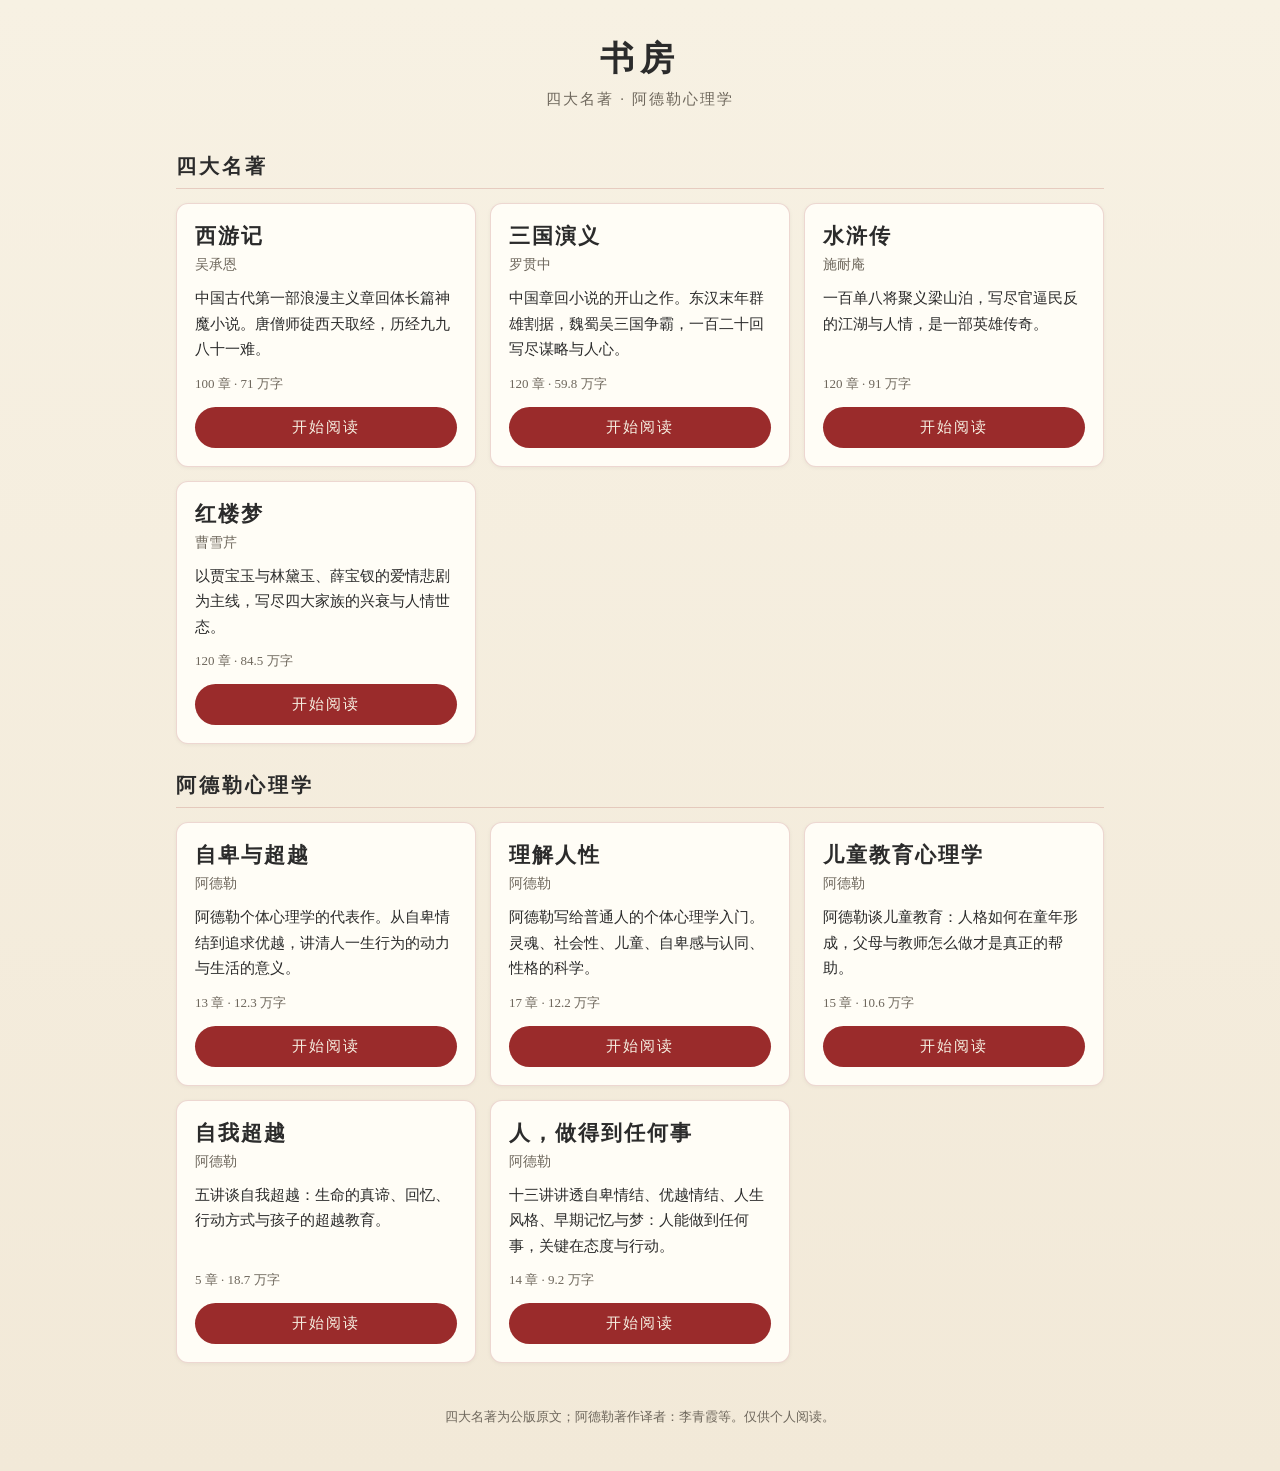
==== index.html @ 8c51cf48 "Add files via upload" ====
<!DOCTYPE html>
<html lang="zh-CN">
<head>
<meta charset="UTF-8">
<meta name="viewport" content="width=device-width, initial-scale=1.0, viewport-fit=cover">
<title>书房 · 名著与心理学</title>
<link rel="stylesheet" href="style.css">
</head>
<body>
<header class="site-header">
  <h1>书房</h1>
  <p class="subtitle">四大名著 · 阿德勒心理学</p>
</header>

<main id="shelf">
  <p class="loading">正在打开书架…</p>
</main>

<footer class="site-footer">
  <p>四大名著为公版原文；阿德勒著作译者：李青霞等。仅供个人阅读。</p>
</footer>

<script>
const SECTION_NAMES = { classics: "四大名著", adler: "阿德勒心理学" };

function fmtChars(n) {
  if (n >= 10000) return (n / 10000).toFixed(1).replace(/\.0$/, "") + " 万字";
  return n + " 字";
}

function progressOf(id) {
  try {
    const p = JSON.parse(localStorage.getItem("read-progress-" + id) || "null");
    return p && p.ch ? p : null;
  } catch (e) { return null; }
}

async function load() {
  const res = await fetch("catalog.json");
  const books = await res.json();
  const shelf = document.getElementById("shelf");
  shelf.innerHTML = "";
  for (const section of ["classics", "adler"]) {
    const list = books.filter(b => b.section === section);
    if (!list.length) continue;
    const h = document.createElement("h2");
    h.className = "section-title";
    h.textContent = SECTION_NAMES[section];
    shelf.appendChild(h);
    const grid = document.createElement("div");
    grid.className = "book-grid";
    for (const b of list) {
      const p = progressOf(b.id);
      const card = document.createElement("article");
      card.className = "book-card";
      card.innerHTML =
        '<h3 class="book-title">' + b.title + '</h3>' +
        '<p class="book-author">' + b.author + '</p>' +
        '<p class="book-intro">' + b.intro + '</p>' +
        '<p class="book-meta">' + b.chapters + ' 章 · ' + fmtChars(b.chars) + '</p>' +
        (p ? '<p class="book-continue">上次读到第 ' + p.ch + ' 章</p>' : '') +
        '<a class="book-btn" href="reader.html?book=' + b.id + (p ? '&ch=' + p.ch : '') + '">' +
        (p ? "继续阅读" : "开始阅读") + '</a>';
      grid.appendChild(card);
    }
    shelf.appendChild(grid);
  }
}

load().catch(() => {
  document.getElementById("shelf").innerHTML =
    '<p class="loading">书架打不开，请检查网络后刷新。</p>';
});
</script>
</body>
</html>
---- style.css ----
/* 书房 — 手机优先的阅读站样式 */
:root {
  --bg: #f7f1e3;
  --bg-2: #f2e9d8;
  --ink: #2b2b2b;
  --muted: #6e675c;
  --accent: #9a2b2b;
  --accent-soft: rgba(154, 43, 43, 0.08);
  --card: #fffdf6;
  --border: rgba(154, 43, 43, 0.18);
  --reader-size: 19px;
}

* { box-sizing: border-box; }

html {
  background: var(--bg);
  scroll-behavior: smooth;
}

body {
  margin: 0;
  font-family: "Noto Serif SC", "Songti SC", "STSong", "SimSun", Georgia, serif;
  background: linear-gradient(180deg, var(--bg) 0%, var(--bg-2) 100%);
  color: var(--ink);
  min-height: 100vh;
  -webkit-text-size-adjust: 100%;
}

body.night {
  --bg: #1c1a17;
  --bg-2: #171512;
  --ink: #d8d2c4;
  --muted: #9a917f;
  --accent: #d98a7a;
  --accent-soft: rgba(217, 138, 122, 0.12);
  --card: #26221d;
  --border: rgba(217, 138, 122, 0.25);
}

/* ---------- 书架 ---------- */
.site-header {
  text-align: center;
  padding: 36px 16px 8px;
}
.site-header h1 {
  margin: 0;
  font-size: 34px;
  letter-spacing: 6px;
}
.subtitle {
  margin: 8px 0 0;
  color: var(--muted);
  font-size: 15px;
  letter-spacing: 2px;
}

#shelf { max-width: 960px; margin: 0 auto; padding: 8px 16px 32px; }
.loading { text-align: center; color: var(--muted); padding: 40px 0; }

.section-title {
  font-size: 20px;
  letter-spacing: 3px;
  margin: 28px 0 14px;
  padding-bottom: 8px;
  border-bottom: 1px solid var(--border);
}

.book-grid {
  display: grid;
  grid-template-columns: repeat(auto-fill, minmax(240px, 1fr));
  gap: 14px;
}

.book-card {
  background: var(--card);
  border: 1px solid var(--border);
  border-radius: 12px;
  padding: 18px;
  display: flex;
  flex-direction: column;
  box-shadow: 0 1px 4px rgba(0, 0, 0, 0.05);
}
.book-title { margin: 0; font-size: 21px; letter-spacing: 2px; }
.book-author { margin: 6px 0 0; color: var(--muted); font-size: 14px; }
.book-intro {
  margin: 12px 0 0;
  font-size: 15px;
  line-height: 1.7;
  flex: 1;
}
.book-meta { margin: 12px 0 0; color: var(--muted); font-size: 13px; }
.book-continue { margin: 6px 0 0; color: var(--accent); font-size: 13px; }
.book-btn {
  display: block;
  text-align: center;
  margin-top: 14px;
  padding: 11px 0;
  background: var(--accent);
  color: #f7f1e3;
  text-decoration: none;
  border-radius: 999px;
  font-size: 15px;
  letter-spacing: 2px;
}
body.night .book-btn { color: #1c1a17; }

.site-footer {
  max-width: 960px;
  margin: 0 auto;
  padding: 0 16px 32px;
  color: var(--muted);
  font-size: 13px;
  text-align: center;
}

/* ---------- 阅读器 ---------- */
.progress-bar {
  position: fixed;
  top: 0; left: 0;
  height: 3px;
  width: 0;
  background: var(--accent);
  z-index: 30;
}

.reader-header {
  position: sticky;
  top: 0;
  z-index: 20;
  display: flex;
  align-items: center;
  gap: 8px;
  padding: 10px 14px;
  background: var(--bg);
  border-bottom: 1px solid var(--border);
}
.back-link {
  color: var(--muted);
  text-decoration: none;
  font-size: 15px;
  white-space: nowrap;
}
.reader-book {
  flex: 1;
  text-align: center;
  font-size: 16px;
  letter-spacing: 2px;
  overflow: hidden;
  text-overflow: ellipsis;
  white-space: nowrap;
}
.icon-btn {
  border: 1px solid var(--border);
  background: transparent;
  color: var(--ink);
  border-radius: 999px;
  padding: 7px 14px;
  font-size: 14px;
  font-family: inherit;
  cursor: pointer;
  white-space: nowrap;
}

.reader-main {
  max-width: 720px;
  margin: 0 auto;
  padding: 24px 18px 120px;
}
.chapter-title {
  font-size: 24px;
  letter-spacing: 2px;
  line-height: 1.5;
  text-align: center;
  margin: 8px 0 24px;
}
.chapter-body p {
  font-size: var(--reader-size);
  line-height: 1.9;
  letter-spacing: 0.5px;
  text-align: justify;
  text-justify: inter-ideograph;
  margin: 0 0 1em;
}

.chapter-nav {
  display: flex;
  gap: 12px;
  margin-top: 40px;
}
.chapter-nav button {
  flex: 1;
  padding: 13px 0;
  font-size: 16px;
  font-family: inherit;
  letter-spacing: 2px;
  color: var(--accent);
  background: var(--accent-soft);
  border: none;
  border-radius: 999px;
  cursor: pointer;
}
.chapter-nav button:disabled { opacity: 0.35; cursor: default; }

.toolbar {
  position: fixed;
  left: 50%;
  transform: translateX(-50%);
  bottom: calc(14px + env(safe-area-inset-bottom));
  z-index: 20;
  display: flex;
  align-items: center;
  gap: 6px;
  padding: 6px 10px;
  background: var(--card);
  border: 1px solid var(--border);
  border-radius: 999px;
  box-shadow: 0 2px 12px rgba(0, 0, 0, 0.15);
}
.toolbar button {
  border: none;
  background: transparent;
  color: var(--ink);
  font-size: 15px;
  font-family: inherit;
  padding: 8px 10px;
  border-radius: 999px;
  cursor: pointer;
}
.toolbar button:active { background: var(--accent-soft); }
.toolbar-pos {
  font-size: 13px;
  color: var(--muted);
  padding: 0 6px;
  white-space: nowrap;
}

/* ---------- 目录抽屉 ---------- */
.drawer {
  position: fixed;
  inset: 0;
  z-index: 40;
  background: rgba(0, 0, 0, 0.4);
}
.drawer-panel {
  position: absolute;
  top: 0; right: 0;
  width: min(86vw, 360px);
  height: 100%;
  background: var(--bg);
  display: flex;
  flex-direction: column;
  box-shadow: -2px 0 16px rgba(0, 0, 0, 0.2);
}
.drawer-head {
  display: flex;
  align-items: center;
  justify-content: space-between;
  padding: 16px;
  border-bottom: 1px solid var(--border);
  font-size: 16px;
  letter-spacing: 1px;
}
.toc-list {
  margin: 0;
  padding: 8px 0 32px;
  overflow-y: auto;
  list-style: none;
  counter-reset: toc;
}
.toc-list li {
  padding: 12px 18px;
  font-size: 15px;
  line-height: 1.5;
  cursor: pointer;
  border-bottom: 1px solid rgba(0, 0, 0, 0.04);
}
.toc-list li:active { background: var(--accent-soft); }
.toc-list li.current { color: var(--accent); font-weight: 700; }

@media (max-width: 600px) {
  .site-header h1 { font-size: 28px; }
  .chapter-title { font-size: 21px; }
  .reader-main { padding: 20px 14px 120px; }
  .chapter-body p { line-height: 1.85; }
}
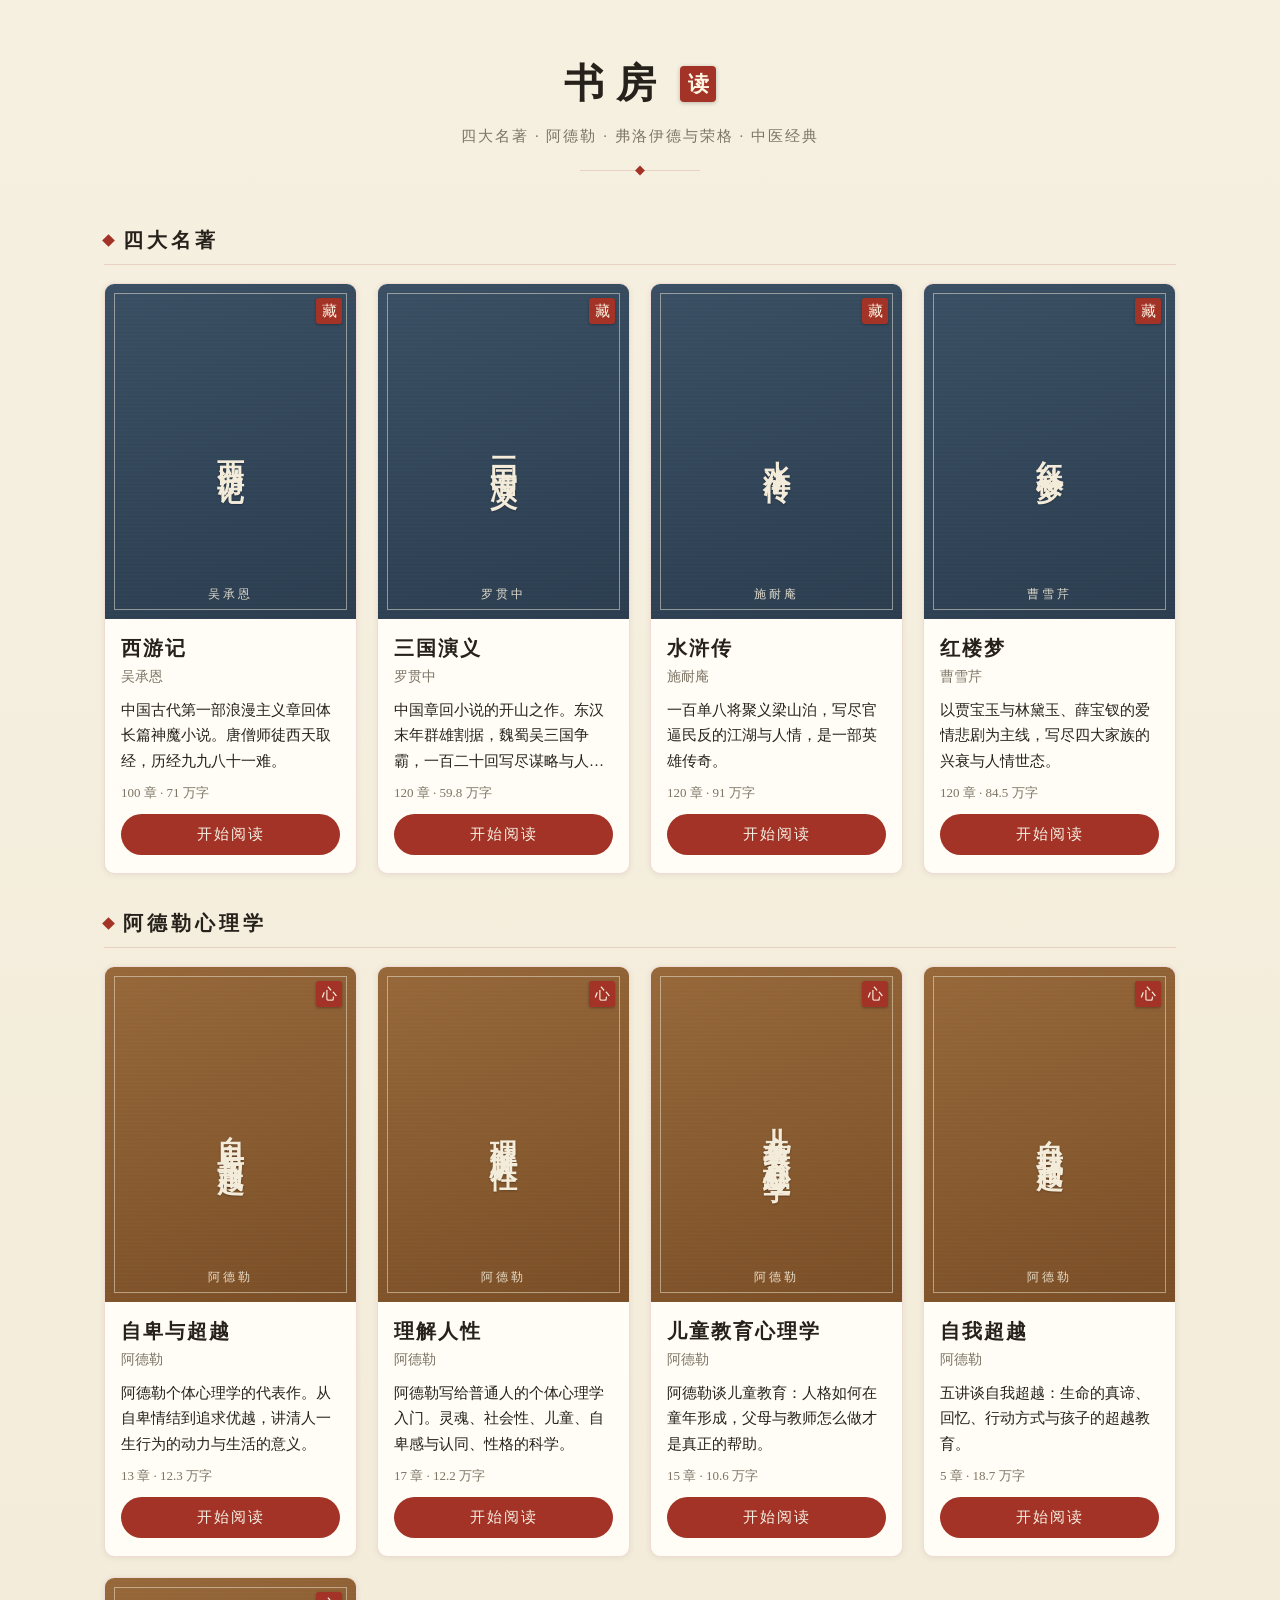
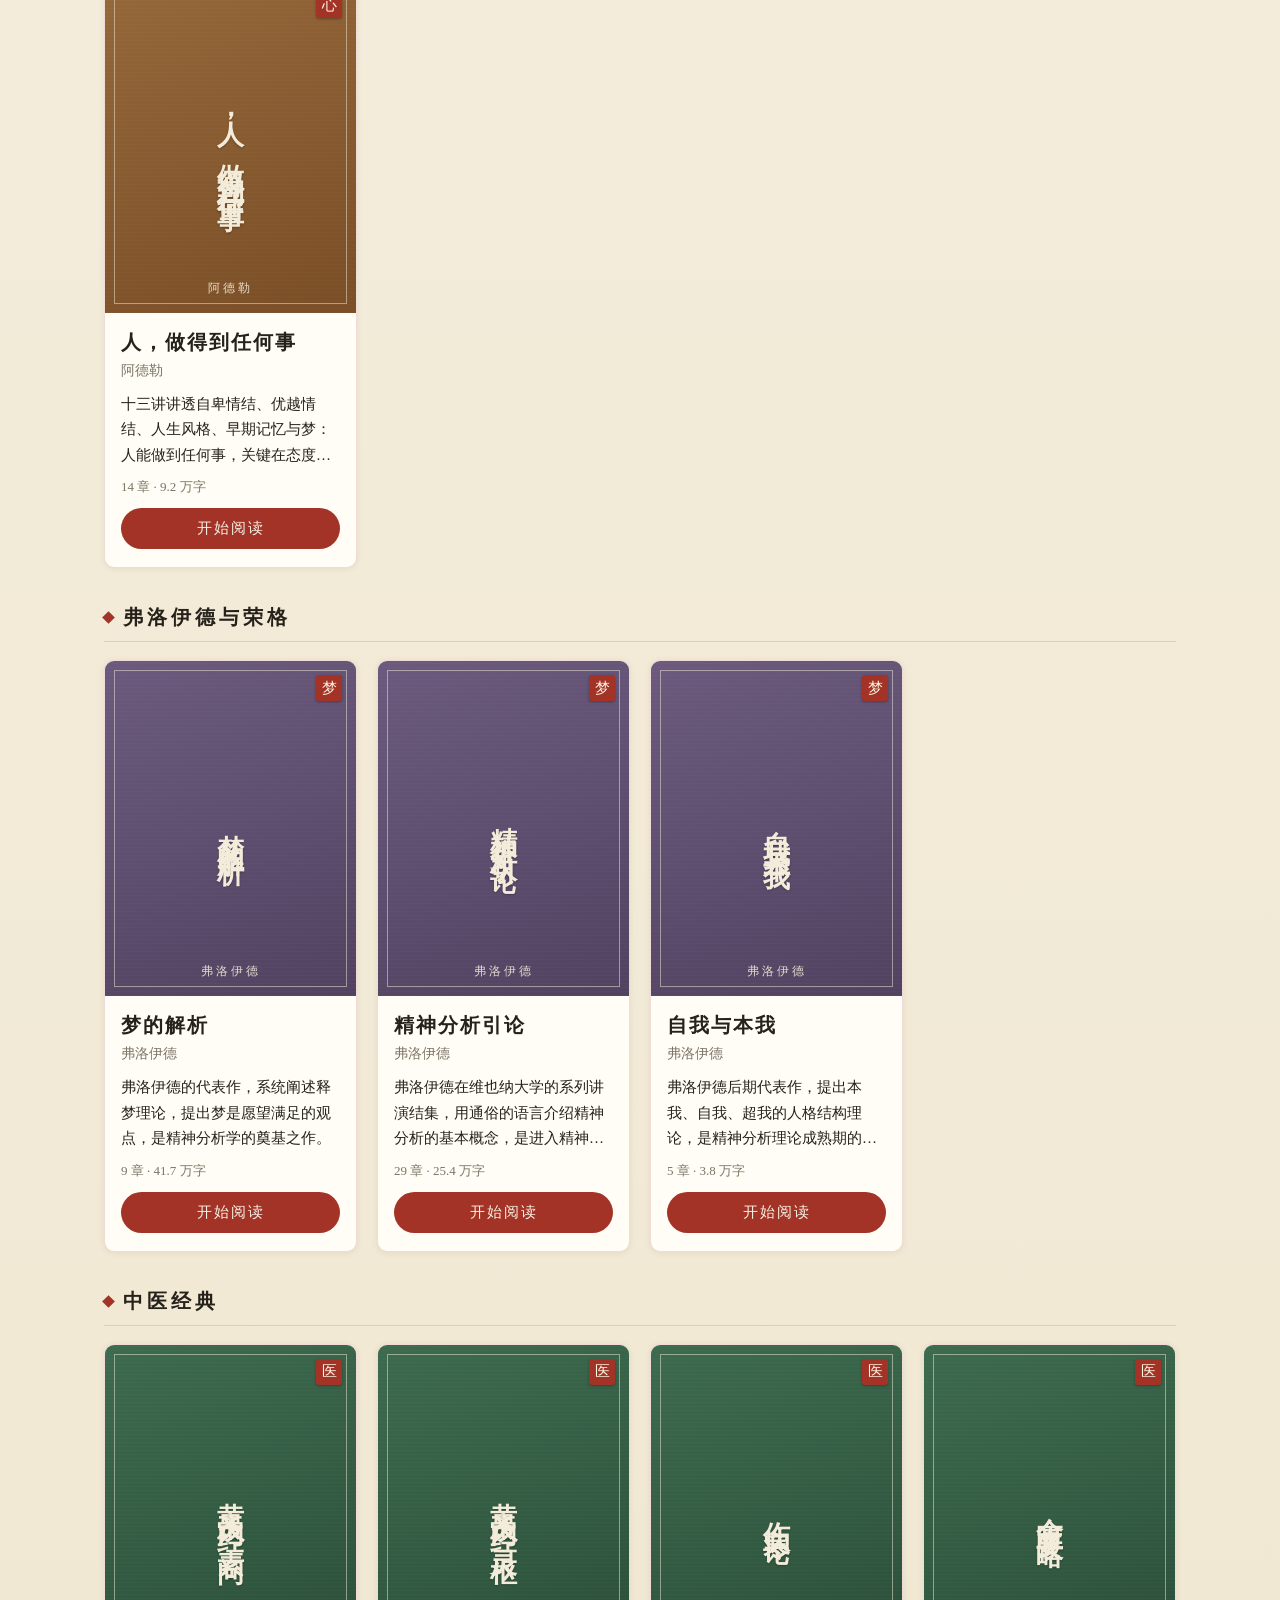
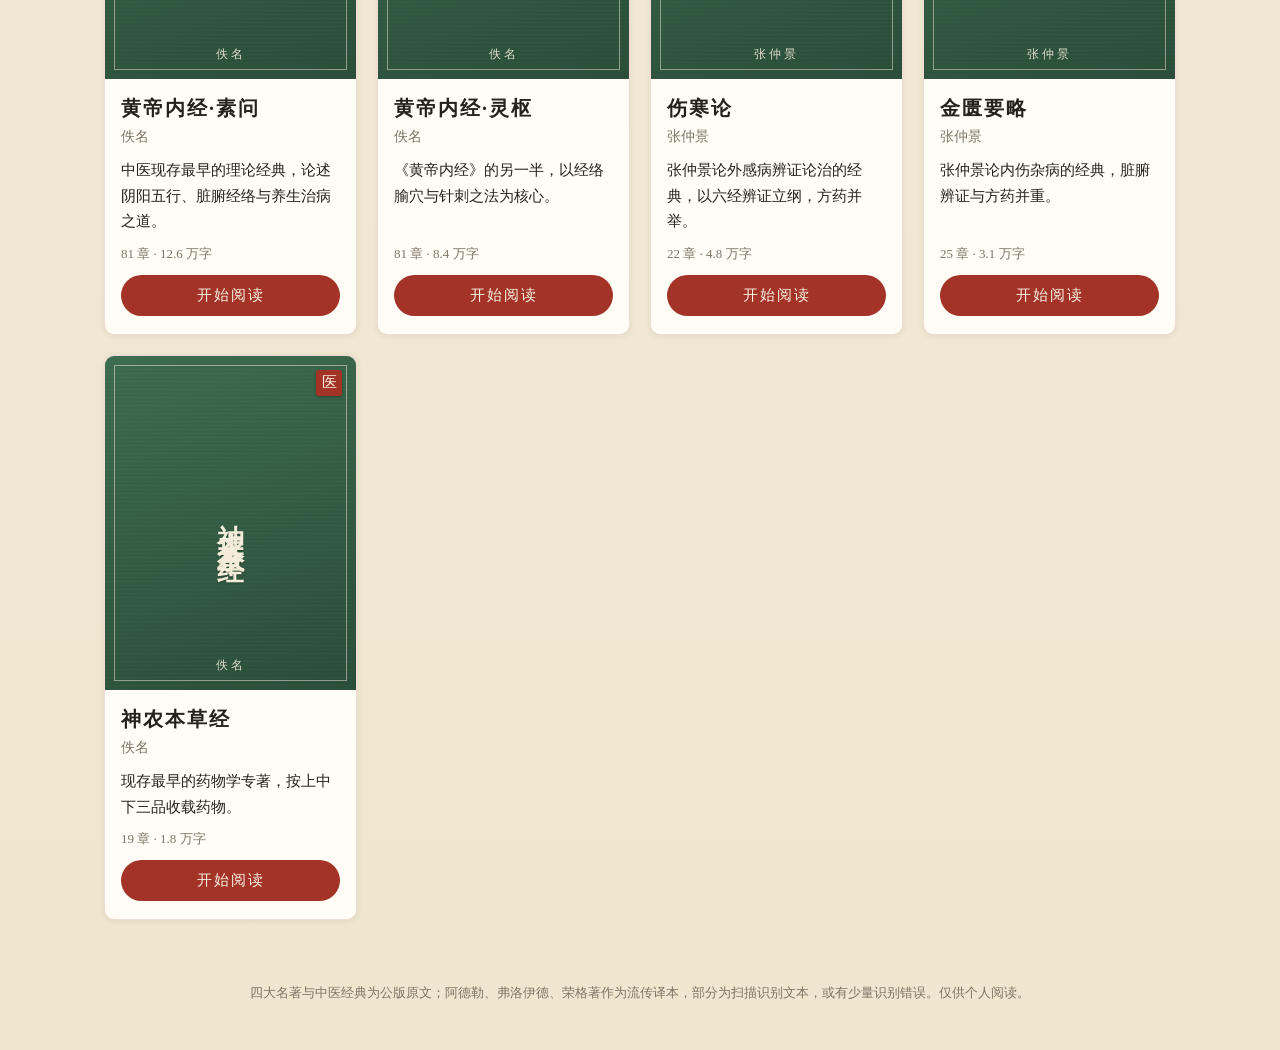
==== commit d6bba1d3: "Add files via upload" ====
--- a/index.html
+++ b/index.html
@@ -8,8 +8,9 @@
 </head>
 <body>
 <header class="site-header">
-  <h1>书房</h1>
-  <p class="subtitle">四大名著 · 阿德勒心理学</p>
+  <h1>书房<span class="seal">读</span></h1>
+  <p class="subtitle">四大名著 · 阿德勒 · 弗洛伊德与荣格 · 中医经典</p>
+  <div class="header-rule" aria-hidden="true"></div>
 </header>
 
 <main id="shelf">
@@ -17,11 +18,18 @@
 </main>
 
 <footer class="site-footer">
-  <p>四大名著为公版原文；阿德勒著作译者：李青霞等。仅供个人阅读。</p>
+  <p>四大名著与中医经典为公版原文；阿德勒、弗洛伊德、荣格著作为流传译本，部分为扫描识别文本，或有少量识别错误。仅供个人阅读。</p>
 </footer>
 
 <script>
-const SECTION_NAMES = { classics: "四大名著", adler: "阿德勒心理学" };
+const SECTION_NAMES = {
+  classics: "四大名著",
+  adler: "阿德勒心理学",
+  "freud-jung": "弗洛伊德与荣格",
+  tcm: "中医经典"
+};
+const SECTION_ORDER = ["classics", "adler", "freud-jung", "tcm"];
+const SEAL = { classics: "藏", adler: "心", "freud-jung": "梦", tcm: "医" };
 
 function fmtChars(n) {
   if (n >= 10000) return (n / 10000).toFixed(1).replace(/\.0$/, "") + " 万字";
@@ -40,7 +48,7 @@
   const books = await res.json();
   const shelf = document.getElementById("shelf");
   shelf.innerHTML = "";
-  for (const section of ["classics", "adler"]) {
+  for (const section of SECTION_ORDER) {
     const list = books.filter(b => b.section === section);
     if (!list.length) continue;
     const h = document.createElement("h2");
@@ -52,15 +60,22 @@
     for (const b of list) {
       const p = progressOf(b.id);
       const card = document.createElement("article");
-      card.className = "book-card";
+      card.className = "book-card sec-" + b.section;
       card.innerHTML =
-        '<h3 class="book-title">' + b.title + '</h3>' +
-        '<p class="book-author">' + b.author + '</p>' +
-        '<p class="book-intro">' + b.intro + '</p>' +
-        '<p class="book-meta">' + b.chapters + ' 章 · ' + fmtChars(b.chars) + '</p>' +
-        (p ? '<p class="book-continue">上次读到第 ' + p.ch + ' 章</p>' : '') +
-        '<a class="book-btn" href="reader.html?book=' + b.id + (p ? '&ch=' + p.ch : '') + '">' +
-        (p ? "继续阅读" : "开始阅读") + '</a>';
+        '<div class="book-cover">' +
+          '<span class="cover-seal">' + (SEAL[b.section] || "藏") + '</span>' +
+          '<span class="cover-title">' + b.title + '</span>' +
+          '<span class="cover-author">' + b.author + '</span>' +
+        '</div>' +
+        '<div class="book-card-body">' +
+          '<h3 class="book-title">' + b.title + '</h3>' +
+          '<p class="book-author">' + b.author + '</p>' +
+          '<p class="book-intro">' + b.intro + '</p>' +
+          '<p class="book-meta">' + b.chapters + ' 章 · ' + fmtChars(b.chars) + '</p>' +
+          (p ? '<p class="book-continue">上次读到第 ' + p.ch + ' 章</p>' : '') +
+          '<a class="book-btn" href="reader.html?book=' + b.id + (p ? '&ch=' + p.ch : '') + '">' +
+          (p ? "继续阅读" : "开始阅读") + '</a>' +
+        '</div>';
       grid.appendChild(card);
     }
     shelf.appendChild(grid);
--- a/style.css
+++ b/style.css
@@ -1,13 +1,13 @@
-/* 书房 — 手机优先的阅读站样式 */
+/* 书房 — 精美版：宣纸、墨色、朱印；手机与 iPad 自适应 */
 :root {
-  --bg: #f7f1e3;
-  --bg-2: #f2e9d8;
-  --ink: #2b2b2b;
-  --muted: #6e675c;
-  --accent: #9a2b2b;
-  --accent-soft: rgba(154, 43, 43, 0.08);
-  --card: #fffdf6;
-  --border: rgba(154, 43, 43, 0.18);
+  --bg: #f6f0e1;
+  --bg-2: #efe6cf;
+  --ink: #26221b;
+  --muted: #7d7466;
+  --accent: #a33327;
+  --accent-soft: rgba(163, 51, 39, 0.08);
+  --card: #fffdf5;
+  --border: rgba(163, 51, 39, 0.16);
   --reader-size: 19px;
 }
 
@@ -25,82 +25,206 @@
   color: var(--ink);
   min-height: 100vh;
   -webkit-text-size-adjust: 100%;
+  -webkit-tap-highlight-color: transparent;
 }
 
 body.night {
-  --bg: #1c1a17;
-  --bg-2: #171512;
-  --ink: #d8d2c4;
+  --bg: #1b1815;
+  --bg-2: #16130f;
+  --ink: #d9d2c2;
   --muted: #9a917f;
-  --accent: #d98a7a;
-  --accent-soft: rgba(217, 138, 122, 0.12);
-  --card: #26221d;
-  --border: rgba(217, 138, 122, 0.25);
-}
+  --accent: #d9907a;
+  --accent-soft: rgba(217, 144, 122, 0.12);
+  --card: #262019;
+  --border: rgba(217, 144, 122, 0.25);
+}
+
+::selection { background: var(--accent-soft); }
+:focus-visible { outline: 2px solid var(--accent); outline-offset: 2px; }
 
 /* ---------- 书架 ---------- */
 .site-header {
   text-align: center;
-  padding: 36px 16px 8px;
+  padding: 40px 16px 4px;
 }
 .site-header h1 {
   margin: 0;
-  font-size: 34px;
-  letter-spacing: 6px;
+  font-size: 32px;
+  letter-spacing: 10px;
+  display: inline-flex;
+  align-items: center;
+  gap: 12px;
+}
+.seal {
+  display: inline-flex;
+  align-items: center;
+  justify-content: center;
+  width: 30px;
+  height: 30px;
+  background: var(--accent);
+  color: #fdf6e3;
+  font-size: 18px;
+  letter-spacing: 0;
+  border-radius: 4px;
+  box-shadow: 0 1px 4px rgba(0, 0, 0, 0.25);
+  flex: none;
 }
 .subtitle {
-  margin: 8px 0 0;
+  margin: 12px 0 0;
   color: var(--muted);
-  font-size: 15px;
+  font-size: 14px;
   letter-spacing: 2px;
+  line-height: 1.8;
+}
+.header-rule {
+  width: 120px;
+  margin: 20px auto 0;
+  border-top: 1px solid var(--border);
+  position: relative;
+}
+.header-rule::after {
+  content: "";
+  position: absolute;
+  left: 50%;
+  top: -4px;
+  width: 7px;
+  height: 7px;
+  background: var(--accent);
+  transform: translateX(-50%) rotate(45deg);
 }
 
 #shelf { max-width: 960px; margin: 0 auto; padding: 8px 16px 32px; }
 .loading { text-align: center; color: var(--muted); padding: 40px 0; }
 
 .section-title {
-  font-size: 20px;
-  letter-spacing: 3px;
-  margin: 28px 0 14px;
-  padding-bottom: 8px;
+  display: flex;
+  align-items: center;
+  gap: 10px;
+  font-size: 18px;
+  letter-spacing: 4px;
+  margin: 30px 0 16px;
+  padding-bottom: 10px;
   border-bottom: 1px solid var(--border);
 }
-
+.section-title::before {
+  content: "";
+  width: 9px;
+  height: 9px;
+  background: var(--accent);
+  transform: rotate(45deg);
+  flex: none;
+}
+
+/* 手机两列书架，iPad 三列，宽屏四列 */
 .book-grid {
   display: grid;
-  grid-template-columns: repeat(auto-fill, minmax(240px, 1fr));
-  gap: 14px;
+  grid-template-columns: repeat(2, 1fr);
+  gap: 12px;
 }
 
 .book-card {
   background: var(--card);
   border: 1px solid var(--border);
-  border-radius: 12px;
-  padding: 18px;
+  border-radius: 10px;
+  overflow: hidden;
   display: flex;
   flex-direction: column;
-  box-shadow: 0 1px 4px rgba(0, 0, 0, 0.05);
-}
-.book-title { margin: 0; font-size: 21px; letter-spacing: 2px; }
-.book-author { margin: 6px 0 0; color: var(--muted); font-size: 14px; }
-.book-intro {
-  margin: 12px 0 0;
+  box-shadow: 0 1px 6px rgba(60, 45, 20, 0.08);
+}
+@media (hover: hover) {
+  .book-card { transition: transform 0.18s ease, box-shadow 0.18s ease; }
+  .book-card:hover {
+    transform: translateY(-2px);
+    box-shadow: 0 6px 18px rgba(60, 45, 20, 0.14);
+  }
+}
+
+/* 书封：竖排书名 + 朱印 */
+.book-cover {
+  position: relative;
+  aspect-ratio: 3 / 4;
+  color: #f4ecda;
+  display: flex;
+  align-items: center;
+  justify-content: center;
+  overflow: hidden;
+  flex: none;
+}
+.book-cover::before {
+  content: "";
+  position: absolute;
+  inset: 0;
+  background: repeating-linear-gradient(0deg, rgba(255, 255, 255, 0.02) 0 1px, transparent 1px 4px);
+}
+.book-cover::after {
+  content: "";
+  position: absolute;
+  inset: 9px;
+  border: 1px solid rgba(244, 236, 218, 0.5);
+  pointer-events: none;
+}
+.sec-classics .book-cover { background: linear-gradient(160deg, #3a4f63, #2b3d4f); }
+.sec-adler .book-cover { background: linear-gradient(160deg, #96683a, #7a4e26); }
+.sec-freud-jung .book-cover { background: linear-gradient(160deg, #6b5a7d, #514261); }
+.sec-tcm .book-cover { background: linear-gradient(160deg, #3d6b4f, #2a4d38); }
+body.night .book-cover { filter: brightness(0.85) saturate(0.92); }
+
+.cover-title {
+  writing-mode: vertical-rl;
+  font-size: 24px;
+  letter-spacing: 8px;
+  font-weight: 700;
+  line-height: 1;
+  text-shadow: 0 1px 2px rgba(0, 0, 0, 0.25);
+}
+.cover-author {
+  position: absolute;
+  bottom: 16px;
+  left: 0;
+  right: 0;
+  text-align: center;
+  font-size: 12px;
+  letter-spacing: 3px;
+  opacity: 0.9;
+}
+.cover-seal {
+  position: absolute;
+  top: 14px;
+  right: 14px;
+  width: 26px;
+  height: 26px;
+  background: #a33327;
+  color: #fdf6e3;
   font-size: 15px;
-  line-height: 1.7;
+  display: flex;
+  align-items: center;
+  justify-content: center;
+  border-radius: 3px;
+  box-shadow: 0 1px 3px rgba(0, 0, 0, 0.3);
+  z-index: 1;
+}
+
+.book-card-body {
+  padding: 14px 14px 16px;
+  display: flex;
+  flex-direction: column;
   flex: 1;
 }
-.book-meta { margin: 12px 0 0; color: var(--muted); font-size: 13px; }
-.book-continue { margin: 6px 0 0; color: var(--accent); font-size: 13px; }
+.book-title { margin: 0; font-size: 17px; letter-spacing: 2px; }
+.book-author { margin: 6px 0 0; color: var(--muted); font-size: 13px; }
+.book-intro { display: none; }
+.book-meta { margin: 10px 0 0; color: var(--muted); font-size: 12px; }
+.book-continue { margin: 6px 0 0; color: var(--accent); font-size: 12px; }
 .book-btn {
   display: block;
   text-align: center;
-  margin-top: 14px;
-  padding: 11px 0;
+  margin-top: 12px;
+  padding: 10px 0;
   background: var(--accent);
   color: #f7f1e3;
   text-decoration: none;
   border-radius: 999px;
-  font-size: 15px;
+  font-size: 14px;
   letter-spacing: 2px;
 }
 body.night .book-btn { color: #1c1a17; }
@@ -111,6 +235,7 @@
   padding: 0 16px 32px;
   color: var(--muted);
   font-size: 13px;
+  line-height: 1.8;
   text-align: center;
 }
 
@@ -163,16 +288,24 @@
 }
 
 .reader-main {
-  max-width: 720px;
+  max-width: 680px;
   margin: 0 auto;
   padding: 24px 18px 120px;
 }
 .chapter-title {
-  font-size: 24px;
+  font-size: 23px;
   letter-spacing: 2px;
   line-height: 1.5;
   text-align: center;
-  margin: 8px 0 24px;
+  margin: 8px 0 28px;
+}
+.chapter-title::after {
+  content: "";
+  display: block;
+  width: 40px;
+  height: 1px;
+  background: var(--accent);
+  margin: 18px auto 0;
 }
 .chapter-body p {
   font-size: var(--reader-size);
@@ -181,6 +314,14 @@
   text-align: justify;
   text-justify: inter-ideograph;
   margin: 0 0 1em;
+}
+.chapter-body > p:first-child::first-letter {
+  float: left;
+  font-size: 2.4em;
+  line-height: 1.05;
+  margin: 4px 10px 0 0;
+  color: var(--accent);
+  font-weight: 700;
 }
 
 .chapter-nav {
@@ -278,9 +419,56 @@
 .toc-list li:active { background: var(--accent-soft); }
 .toc-list li.current { color: var(--accent); font-weight: 700; }
 
-@media (max-width: 600px) {
-  .site-header h1 { font-size: 28px; }
-  .chapter-title { font-size: 21px; }
-  .reader-main { padding: 20px 14px 120px; }
-  .chapter-body p { line-height: 1.85; }
-}
+/* ---------- iPad：768px 起 ---------- */
+@media (min-width: 768px) {
+  :root { --reader-size: 20px; }
+
+  .site-header { padding: 56px 24px 8px; }
+  .site-header h1 { font-size: 40px; letter-spacing: 12px; }
+  .seal { width: 36px; height: 36px; font-size: 21px; }
+  .subtitle { font-size: 15px; }
+
+  #shelf { padding: 12px 24px 48px; }
+  .section-title { font-size: 20px; margin: 36px 0 18px; }
+  .book-grid { grid-template-columns: repeat(3, 1fr); gap: 18px; }
+
+  .cover-title { font-size: 27px; }
+  .book-card-body { padding: 16px 16px 18px; }
+  .book-title { font-size: 20px; }
+  .book-author { font-size: 14px; }
+  .book-intro {
+    display: -webkit-box;
+    -webkit-line-clamp: 3;
+    -webkit-box-orient: vertical;
+    overflow: hidden;
+    margin: 12px 0 0;
+    font-size: 15px;
+    line-height: 1.7;
+    flex: 1;
+  }
+  .book-meta { font-size: 13px; }
+  .book-continue { font-size: 13px; }
+  .book-btn { font-size: 15px; padding: 11px 0; }
+
+  .reader-main { max-width: 760px; padding: 32px 24px 140px; }
+  .chapter-title { font-size: 26px; margin-bottom: 32px; }
+  .chapter-body p { line-height: 2; }
+  .chapter-nav { max-width: 480px; margin: 48px auto 0; }
+  .toolbar { padding: 8px 12px; gap: 8px; }
+  .toolbar button { font-size: 16px; padding: 9px 12px; }
+  .drawer-panel { width: min(86vw, 400px); }
+}
+
+/* ---------- iPad 横屏 / 桌面：1024px 起 ---------- */
+@media (min-width: 1024px) {
+  #shelf { max-width: 1120px; }
+  .book-grid { grid-template-columns: repeat(4, 1fr); gap: 20px; }
+  .reader-main { max-width: 800px; }
+  .site-footer { max-width: 1120px; }
+}
+
+/* ---------- 小屏收紧 ---------- */
+@media (max-width: 360px) {
+  .cover-title { font-size: 21px; letter-spacing: 6px; }
+  .book-title { font-size: 16px; }
+}
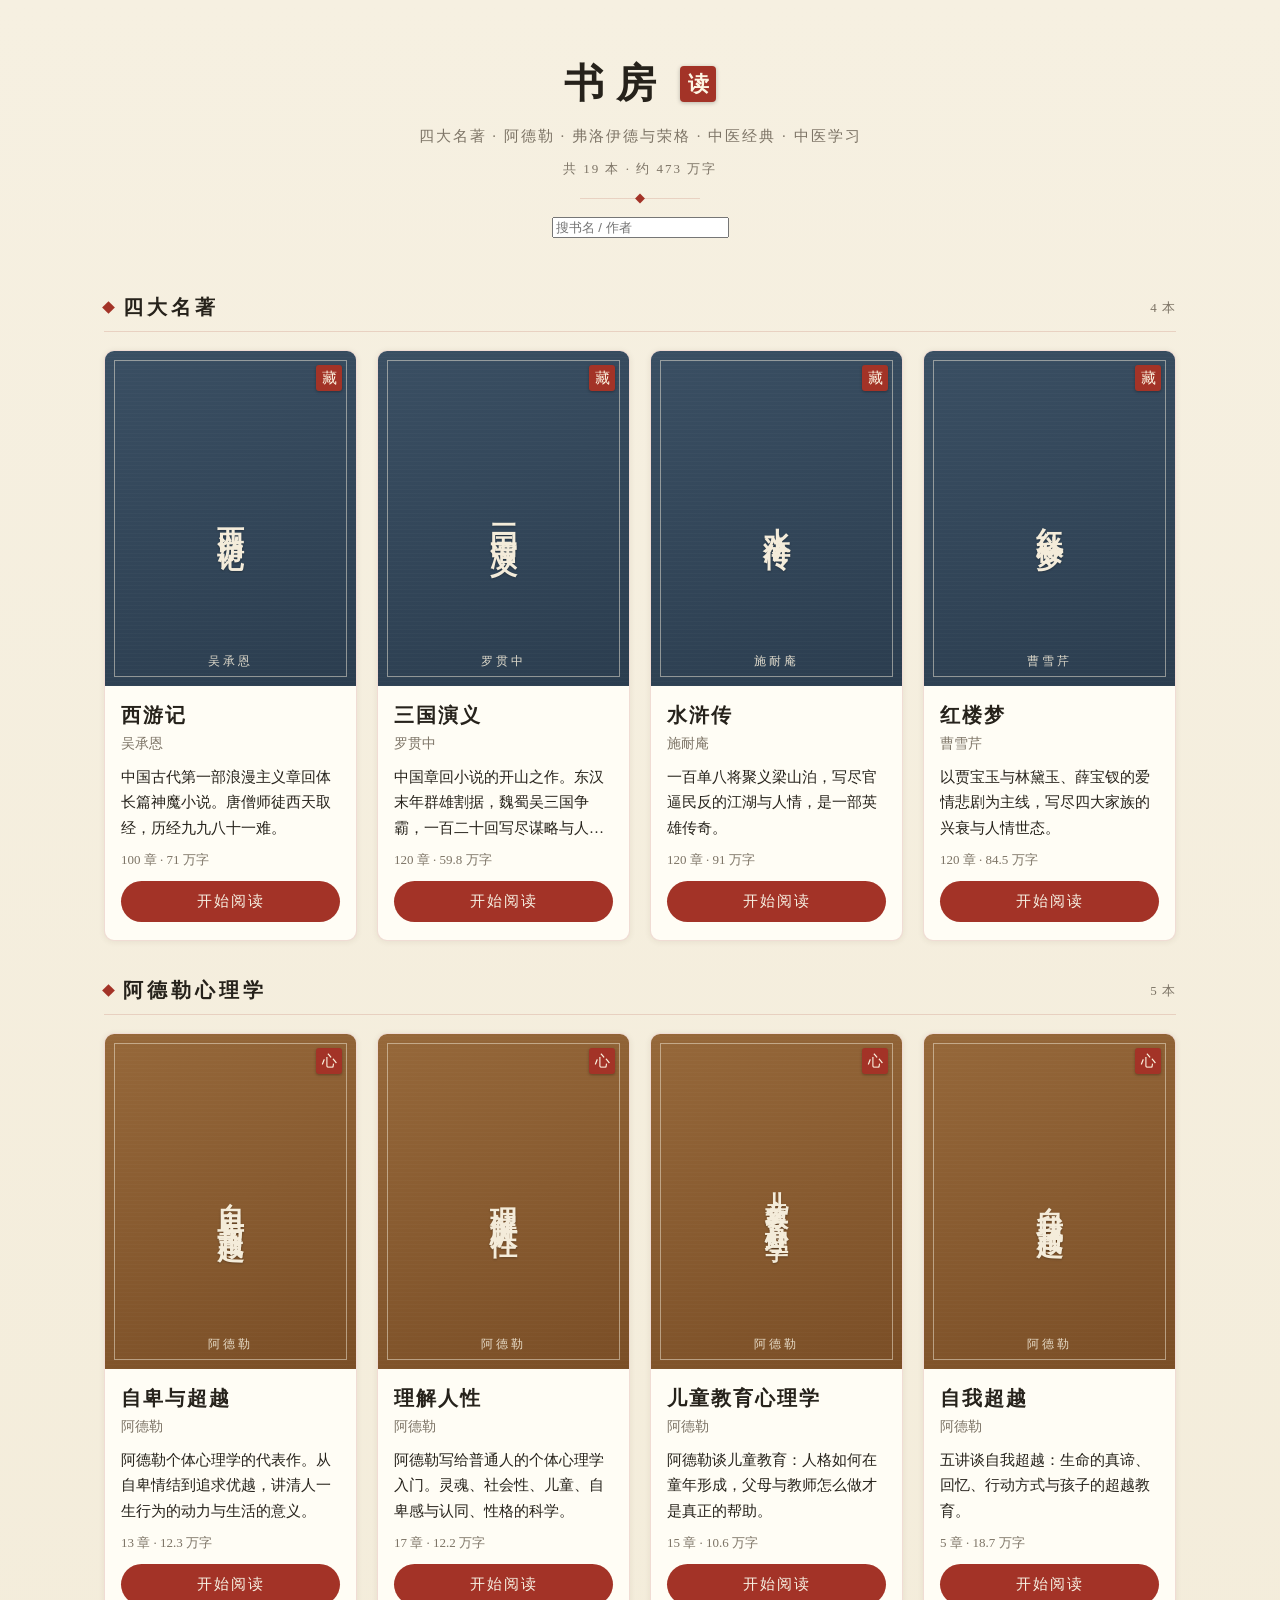
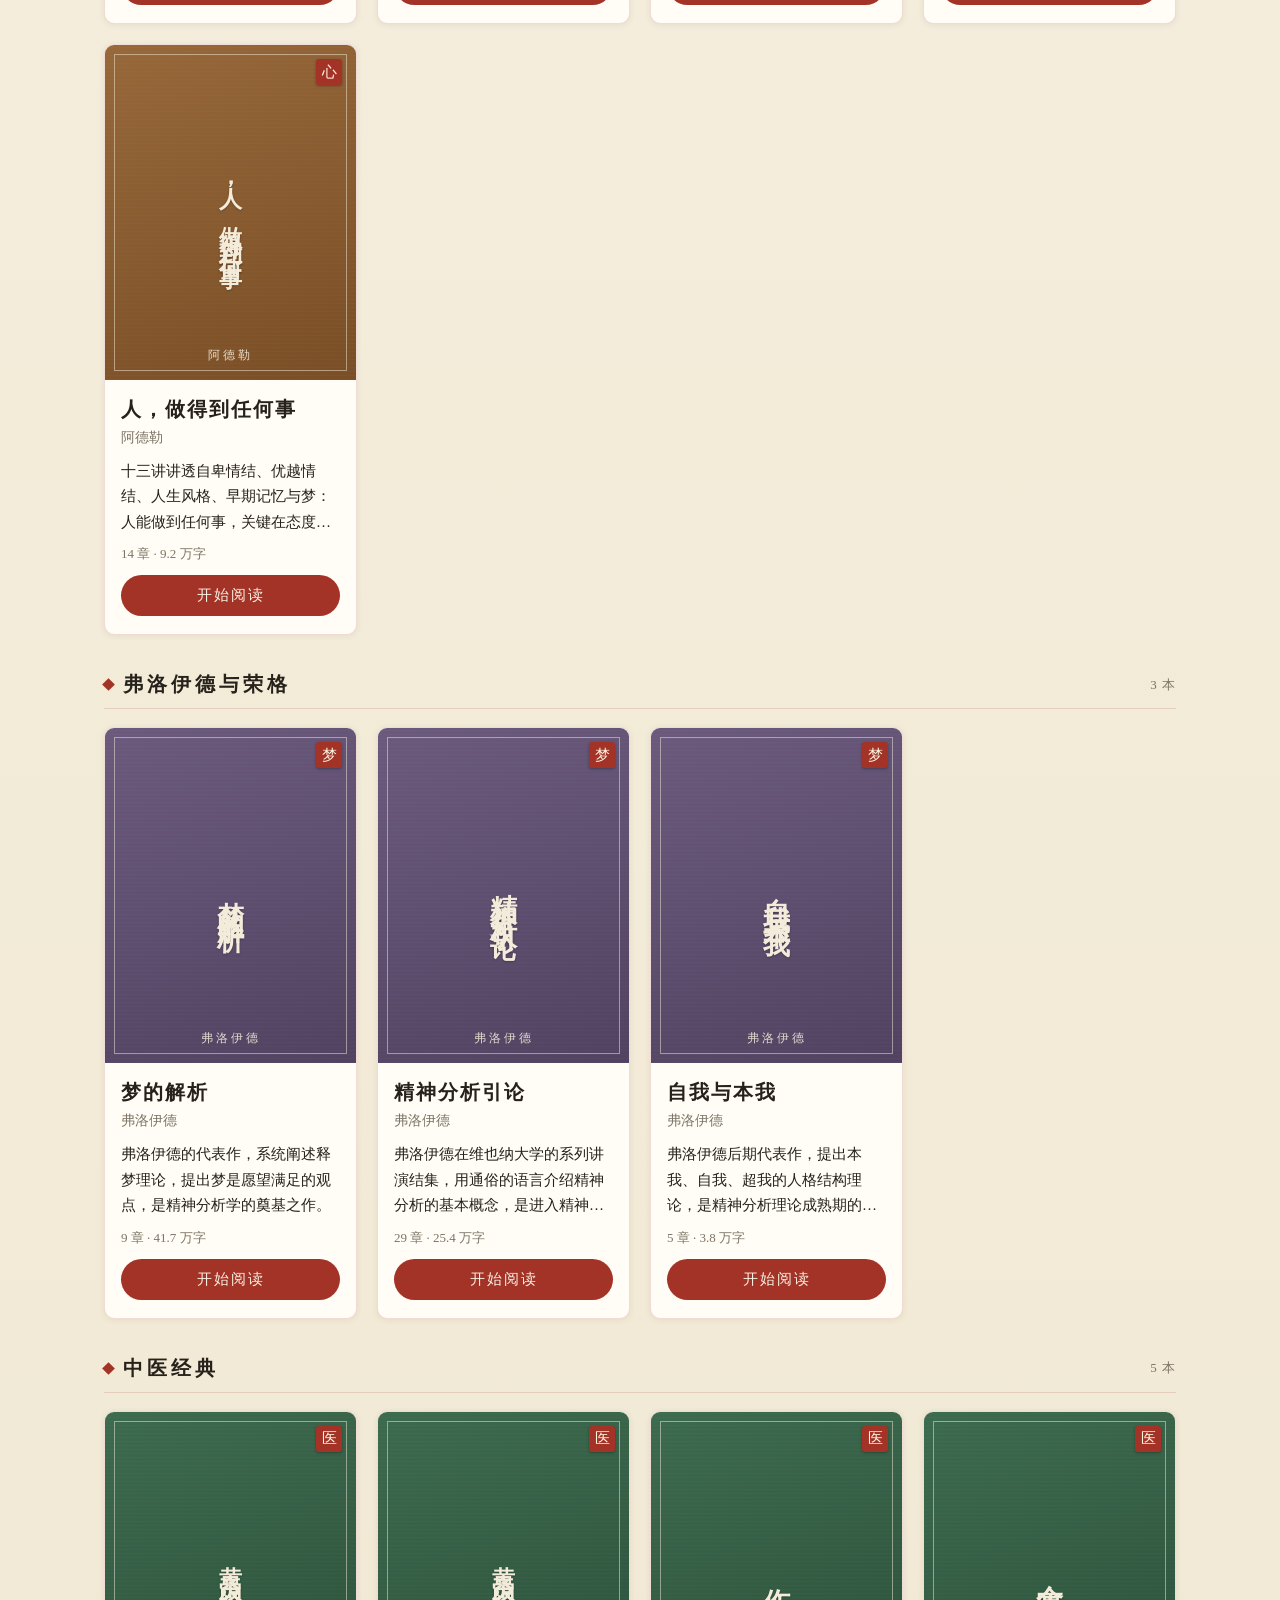
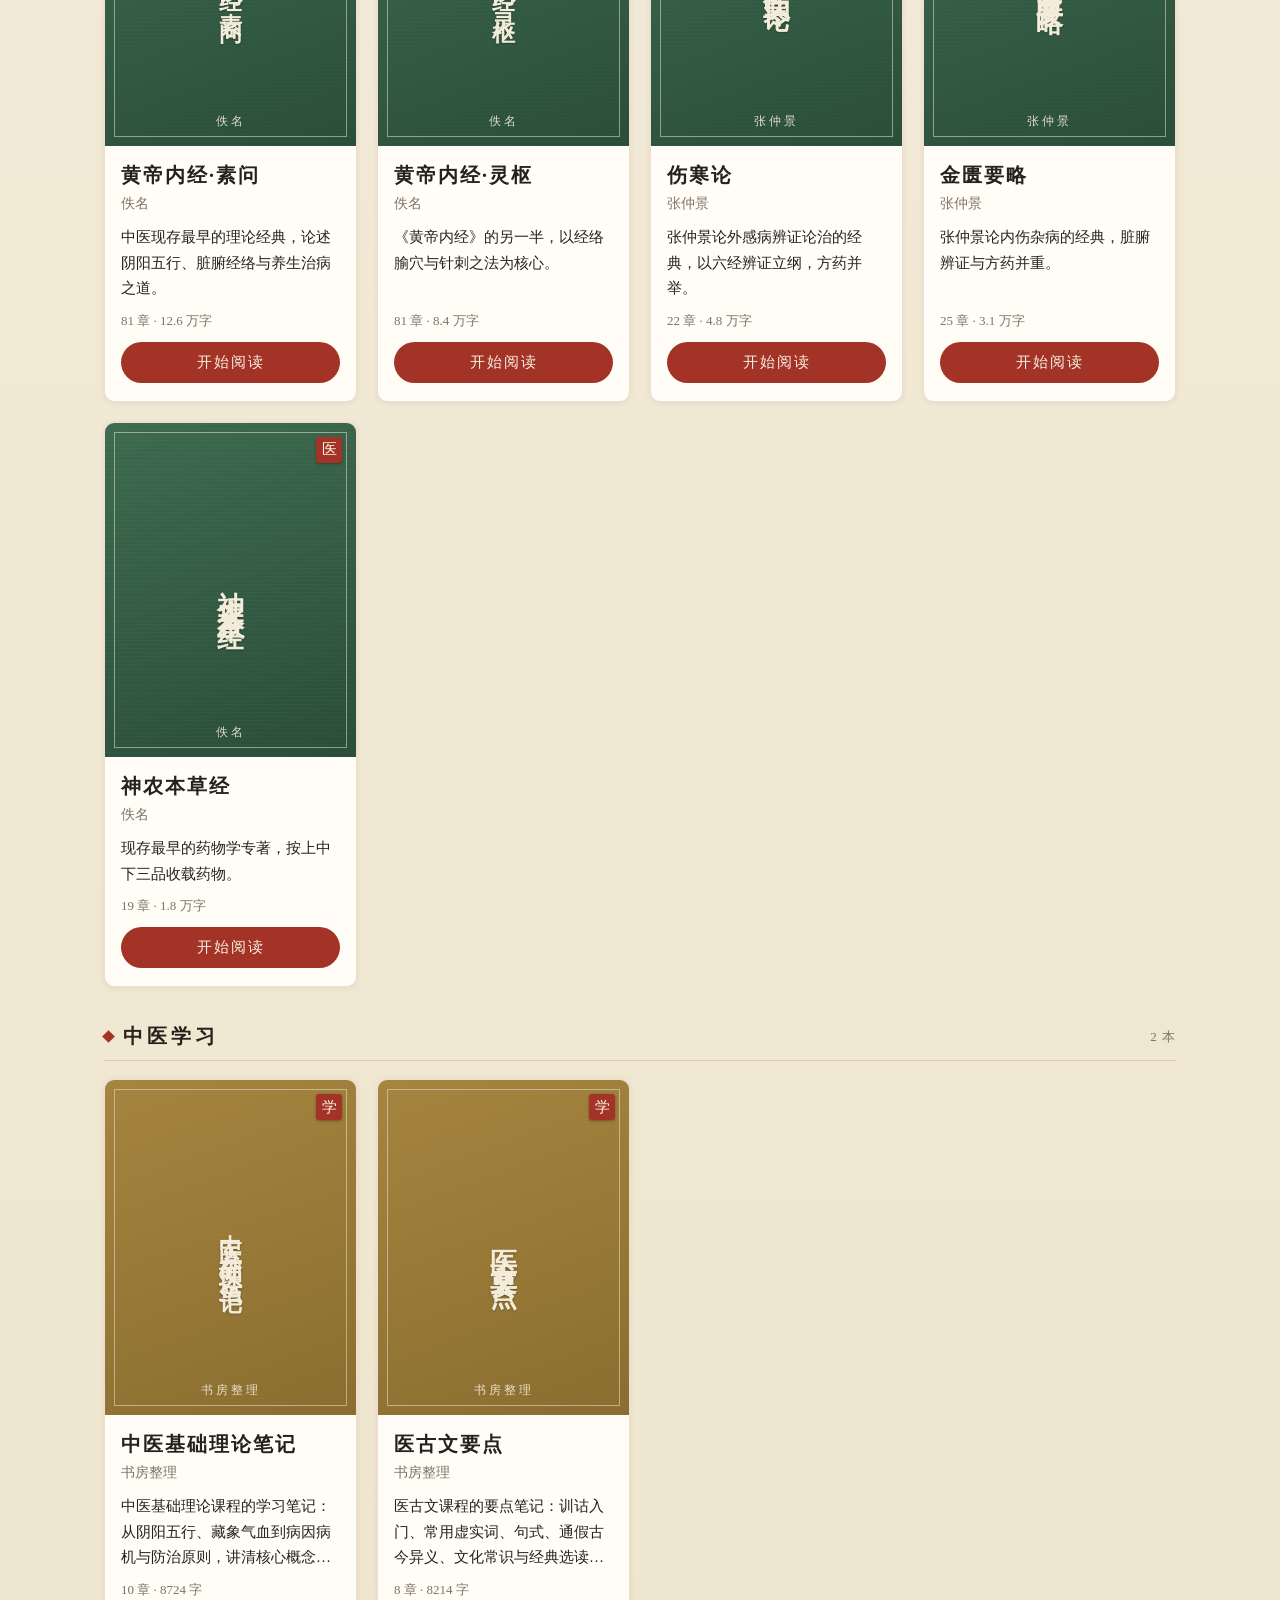
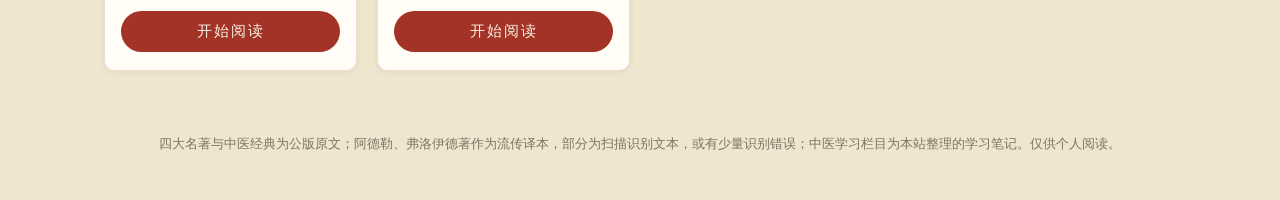
==== commit b46d9cd7: "更新书架外观与目录（19 本）" ====
--- a/index.html
+++ b/index.html
@@ -9,16 +9,22 @@
 <body>
 <header class="site-header">
   <h1>书房<span class="seal">读</span></h1>
-  <p class="subtitle">四大名著 · 阿德勒 · 弗洛伊德与荣格 · 中医经典</p>
+  <p class="subtitle">四大名著 · 阿德勒 · 弗洛伊德与荣格 · 中医经典 · 中医学习</p>
+  <p class="site-stats" id="siteStats"></p>
   <div class="header-rule" aria-hidden="true"></div>
+  <div class="search-wrap">
+    <input id="searchInput" type="search" placeholder="搜书名 / 作者" aria-label="搜索书名或作者" autocomplete="off">
+  </div>
 </header>
+
+<div class="continue-strip" id="continueStrip" hidden></div>
 
 <main id="shelf">
   <p class="loading">正在打开书架…</p>
 </main>
 
 <footer class="site-footer">
-  <p>四大名著与中医经典为公版原文；阿德勒、弗洛伊德、荣格著作为流传译本，部分为扫描识别文本，或有少量识别错误。仅供个人阅读。</p>
+  <p>四大名著与中医经典为公版原文；阿德勒、弗洛伊德著作为流传译本，部分为扫描识别文本，或有少量识别错误；中医学习栏目为本站整理的学习笔记。仅供个人阅读。</p>
 </footer>
 
 <script>
@@ -26,10 +32,14 @@
   classics: "四大名著",
   adler: "阿德勒心理学",
   "freud-jung": "弗洛伊德与荣格",
-  tcm: "中医经典"
+  tcm: "中医经典",
+  "tcm-study": "中医学习"
 };
-const SECTION_ORDER = ["classics", "adler", "freud-jung", "tcm"];
-const SEAL = { classics: "藏", adler: "心", "freud-jung": "梦", tcm: "医" };
+const SECTION_ORDER = ["classics", "adler", "freud-jung", "tcm", "tcm-study"];
+const SEAL = { classics: "藏", adler: "心", "freud-jung": "梦", tcm: "医", "tcm-study": "学" };
+
+let allBooks = [];
+let hasContinue = false;
 
 function fmtChars(n) {
   if (n >= 10000) return (n / 10000).toFixed(1).replace(/\.0$/, "") + " 万字";
@@ -43,17 +53,20 @@
   } catch (e) { return null; }
 }
 
-async function load() {
-  const res = await fetch("catalog.json");
-  const books = await res.json();
+function renderShelf(filter) {
+  const q = (filter || "").trim();
   const shelf = document.getElementById("shelf");
   shelf.innerHTML = "";
+  let shown = 0;
   for (const section of SECTION_ORDER) {
-    const list = books.filter(b => b.section === section);
+    const list = allBooks.filter(b => b.section === section &&
+      (!q || b.title.includes(q) || b.author.includes(q)));
     if (!list.length) continue;
+    shown += list.length;
     const h = document.createElement("h2");
     h.className = "section-title";
-    h.textContent = SECTION_NAMES[section];
+    h.innerHTML = "<span>" + SECTION_NAMES[section] + "</span>" +
+      '<span class="section-count">' + list.length + " 本</span>";
     shelf.appendChild(h);
     const grid = document.createElement("div");
     grid.className = "book-grid";
@@ -61,10 +74,11 @@
       const p = progressOf(b.id);
       const card = document.createElement("article");
       card.className = "book-card sec-" + b.section;
+      const longTitle = b.title.length > 6 ? " cover-title-long" : "";
       card.innerHTML =
         '<div class="book-cover">' +
           '<span class="cover-seal">' + (SEAL[b.section] || "藏") + '</span>' +
-          '<span class="cover-title">' + b.title + '</span>' +
+          '<span class="cover-title' + longTitle + '">' + b.title + '</span>' +
           '<span class="cover-author">' + b.author + '</span>' +
         '</div>' +
         '<div class="book-card-body">' +
@@ -80,7 +94,38 @@
     }
     shelf.appendChild(grid);
   }
+  if (!shown) {
+    shelf.innerHTML = '<p class="no-result">没找到“' + q + '”，换个词试试。</p>';
+  }
 }
+
+function renderContinue() {
+  const strip = document.getElementById("continueStrip");
+  const items = allBooks.map(b => ({ b, p: progressOf(b.id) })).filter(x => x.p);
+  hasContinue = items.length > 0;
+  if (!hasContinue) { strip.hidden = true; return; }
+  strip.hidden = false;
+  strip.innerHTML = '<span class="continue-label">继续阅读</span>' +
+    items.slice(0, 4).map(x =>
+      '<a class="continue-chip" href="reader.html?book=' + x.b.id + '&ch=' + x.p.ch + '">《' + x.b.title + '》第 ' + x.p.ch + ' 章</a>'
+    ).join("");
+}
+
+async function load() {
+  const res = await fetch("catalog.json");
+  allBooks = await res.json();
+  const total = allBooks.reduce((s, b) => s + (b.chars || 0), 0);
+  document.getElementById("siteStats").textContent =
+    "共 " + allBooks.length + " 本 · 约 " + (total / 10000).toFixed(0) + " 万字";
+  renderContinue();
+  renderShelf("");
+}
+
+document.getElementById("searchInput").addEventListener("input", e => {
+  const q = e.target.value.trim();
+  renderShelf(e.target.value);
+  document.getElementById("continueStrip").hidden = !!q || !hasContinue;
+});
 
 load().catch(() => {
   document.getElementById("shelf").innerHTML =
--- a/style.css
+++ b/style.css
@@ -93,6 +93,71 @@
   transform: translateX(-50%) rotate(45deg);
 }
 
+.site-stats {
+  margin: 10px 0 0;
+  color: var(--muted);
+  font-size: 13px;
+  letter-spacing: 2px;
+}
+.search-wrap {
+  max-width: 420px;
+  margin: 18px auto 0;
+  padding: 0 16px;
+}
+.search-input {
+  width: 100%;
+  padding: 11px 18px;
+  border: 1px solid var(--border);
+  border-radius: 999px;
+  background: var(--card);
+  color: var(--ink);
+  font-family: inherit;
+  font-size: 15px;
+  outline: none;
+}
+.search-input:focus { border-color: var(--accent); box-shadow: 0 0 0 3px var(--accent-soft); }
+.search-input::placeholder { color: var(--muted); }
+
+.continue-strip {
+  display: flex;
+  flex-wrap: wrap;
+  align-items: center;
+  justify-content: center;
+  gap: 8px;
+  max-width: 960px;
+  margin: 22px auto 0;
+  padding: 0 16px;
+}
+.continue-strip[hidden] { display: none; }
+.continue-label {
+  font-size: 13px;
+  letter-spacing: 2px;
+  color: var(--accent);
+}
+.continue-chip {
+  display: inline-block;
+  padding: 8px 14px;
+  background: var(--card);
+  border: 1px solid var(--border);
+  border-radius: 999px;
+  color: var(--ink);
+  text-decoration: none;
+  font-size: 14px;
+}
+@media (hover: hover) {
+  .continue-chip:hover { border-color: var(--accent); }
+}
+
+.section-count {
+  margin-left: auto;
+  font-size: 13px;
+  letter-spacing: 1px;
+  color: var(--muted);
+  font-weight: 400;
+}
+.cover-title-long { font-size: 20px; letter-spacing: 5px; }
+.no-result { text-align: center; color: var(--muted); padding: 48px 0; }
+
 #shelf { max-width: 960px; margin: 0 auto; padding: 8px 16px 32px; }
 .loading { text-align: center; color: var(--muted); padding: 40px 0; }
 
@@ -167,6 +232,7 @@
 .sec-adler .book-cover { background: linear-gradient(160deg, #96683a, #7a4e26); }
 .sec-freud-jung .book-cover { background: linear-gradient(160deg, #6b5a7d, #514261); }
 .sec-tcm .book-cover { background: linear-gradient(160deg, #3d6b4f, #2a4d38); }
+.sec-tcm-study .book-cover { background: linear-gradient(160deg, #a5843e, #8a6d2f); }
 body.night .book-cover { filter: brightness(0.85) saturate(0.92); }
 
 .cover-title {
@@ -213,12 +279,12 @@
 .book-title { margin: 0; font-size: 17px; letter-spacing: 2px; }
 .book-author { margin: 6px 0 0; color: var(--muted); font-size: 13px; }
 .book-intro { display: none; }
-.book-meta { margin: 10px 0 0; color: var(--muted); font-size: 12px; }
+.book-meta { margin: 10px 0 12px; color: var(--muted); font-size: 12px; }
 .book-continue { margin: 6px 0 0; color: var(--accent); font-size: 12px; }
 .book-btn {
   display: block;
   text-align: center;
-  margin-top: 12px;
+  margin-top: auto;
   padding: 10px 0;
   background: var(--accent);
   color: #f7f1e3;
@@ -433,6 +499,7 @@
   .book-grid { grid-template-columns: repeat(3, 1fr); gap: 18px; }
 
   .cover-title { font-size: 27px; }
+  .cover-title-long { font-size: 23px; }
   .book-card-body { padding: 16px 16px 18px; }
   .book-title { font-size: 20px; }
   .book-author { font-size: 14px; }
@@ -465,6 +532,7 @@
   .book-grid { grid-template-columns: repeat(4, 1fr); gap: 20px; }
   .reader-main { max-width: 800px; }
   .site-footer { max-width: 1120px; }
+  .continue-strip { max-width: 1120px; }
 }
 
 /* ---------- 小屏收紧 ---------- */
